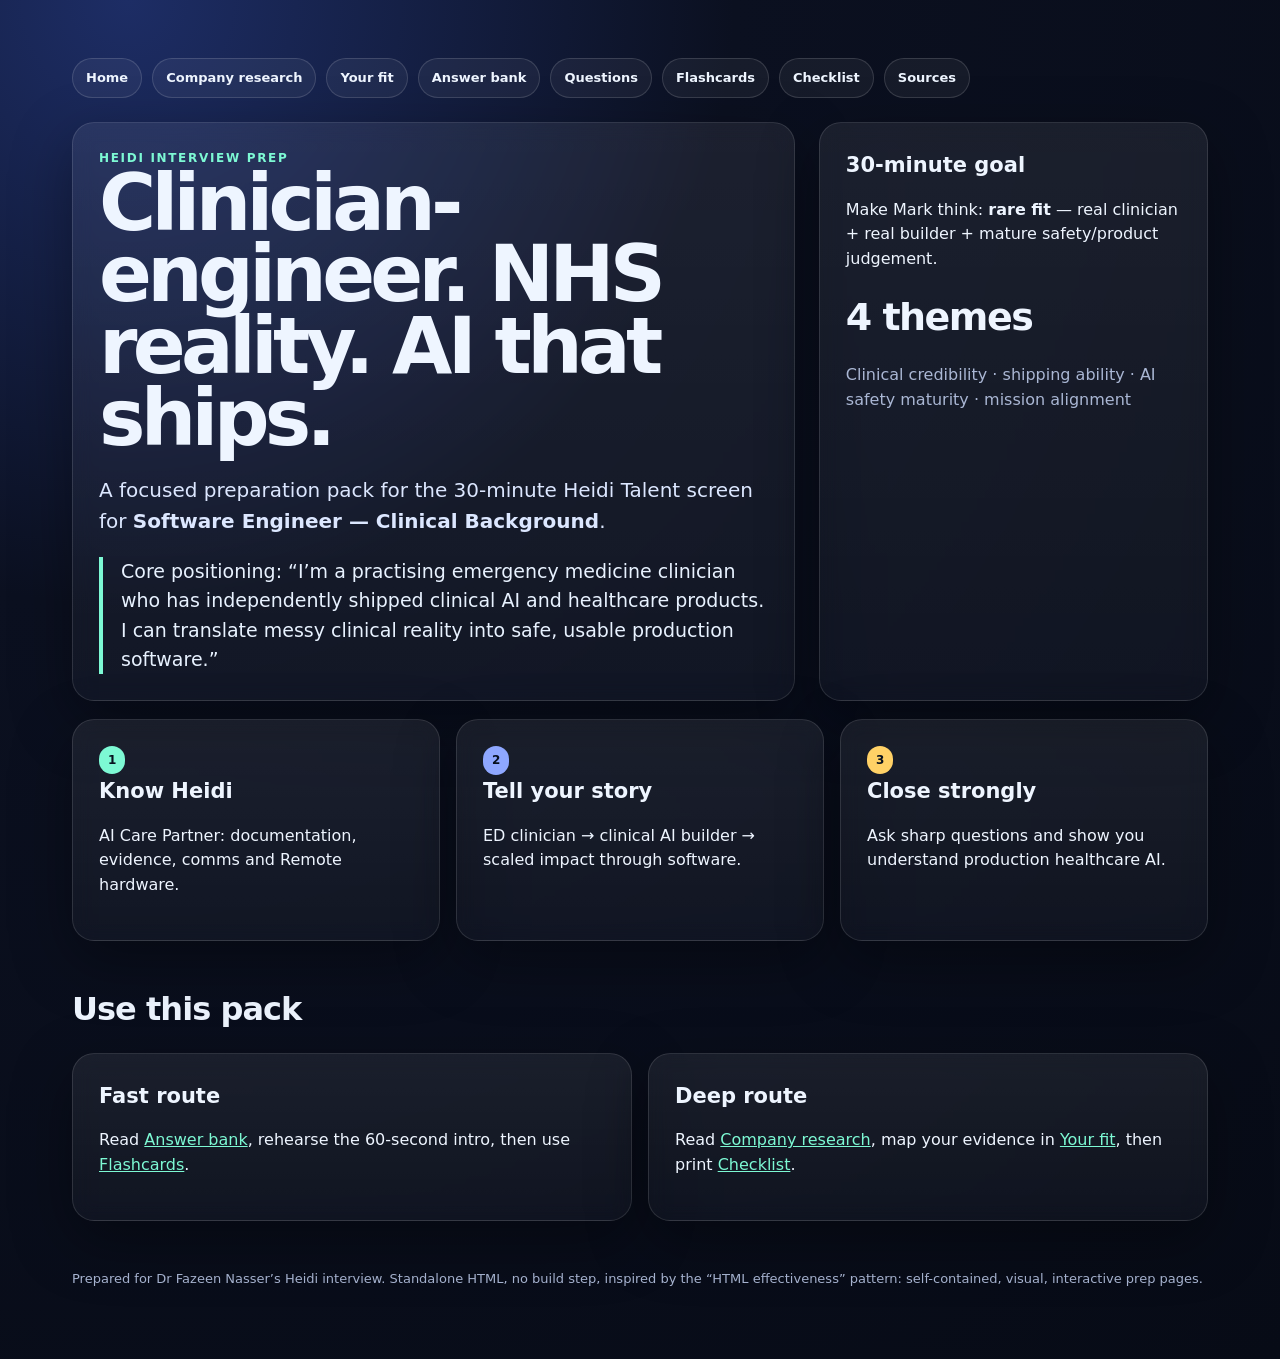
==== index.html @ 4e08c612 "Initial commit" ====
<!doctype html><html lang="en"><head><meta charset="utf-8"><meta name="viewport" content="width=device-width,initial-scale=1"><title>Heidi Interview Prep</title><link rel="stylesheet" href="style.css"></head><body><main class="shell"><nav class="nav">
<a href="index.html">Home</a><a href="company-research.html">Company research</a><a href="role-fit.html">Your fit</a><a href="answers.html">Answer bank</a><a href="questions.html">Questions</a><a href="flashcards.html">Flashcards</a><a href="checklist.html">Checklist</a><a href="sources.html">Sources</a>
</nav><section class="hero"><div class="card"><div class="kicker">Heidi interview prep</div><h1>Clinician-engineer. NHS reality. AI that ships.</h1><p class="lead">A focused preparation pack for the 30-minute Heidi Talent screen for <b>Software Engineer — Clinical Background</b>.</p><div class="quote">Core positioning: “I’m a practising emergency medicine clinician who has independently shipped clinical AI and healthcare products. I can translate messy clinical reality into safe, usable production software.”</div></div><div class="card"><h3>30-minute goal</h3><p>Make Mark think: <b>rare fit</b> — real clinician + real builder + mature safety/product judgement.</p><div class="metric">4 themes</div><p class="muted">Clinical credibility · shipping ability · AI safety maturity · mission alignment</p></div></section>
<section class="grid"><div class="card"><span class="tag">1</span><h3>Know Heidi</h3><p>AI Care Partner: documentation, evidence, comms and Remote hardware.</p></div><div class="card"><span class="tag blue">2</span><h3>Tell your story</h3><p>ED clinician → clinical AI builder → scaled impact through software.</p></div><div class="card"><span class="tag warn">3</span><h3>Close strongly</h3><p>Ask sharp questions and show you understand production healthcare AI.</p></div></section>
<h2>Use this pack</h2><div class="grid two"><div class="card"><h3>Fast route</h3><p>Read <a href="answers.html">Answer bank</a>, rehearse the 60-second intro, then use <a href="flashcards.html">Flashcards</a>.</p></div><div class="card"><h3>Deep route</h3><p>Read <a href="company-research.html">Company research</a>, map your evidence in <a href="role-fit.html">Your fit</a>, then print <a href="checklist.html">Checklist</a>.</p></div></div><div class="footer">Prepared for Dr Fazeen Nasser’s Heidi interview. Standalone HTML, no build step, inspired by the “HTML effectiveness” pattern: self-contained, visual, interactive prep pages.</div></main></body></html>
---- style.css ----
:root{--bg:#0b1020;--panel:#111936;--panel2:#0f172f;--ink:#eef5ff;--muted:#aab7d4;--line:#263455;--accent:#7df9d4;--accent2:#8ea7ff;--warn:#ffd166;--good:#8cffb5;--bad:#ff8fa3;--shadow:0 20px 60px rgba(0,0,0,.35);--radius:22px}
*{box-sizing:border-box}body{margin:0;font-family:Inter,ui-sans-serif,system-ui,-apple-system,Segoe UI,Roboto,Arial,sans-serif;background:radial-gradient(circle at 10% 0%,#1d2d65 0,#0b1020 34%,#070b16 100%);color:var(--ink);line-height:1.55}a{color:var(--accent)}
.shell{max-width:1180px;margin:auto;padding:34px 22px 70px}.hero{display:grid;grid-template-columns:1.3fr .7fr;gap:24px;align-items:stretch}.card{background:linear-gradient(180deg,rgba(255,255,255,.07),rgba(255,255,255,.03));border:1px solid rgba(255,255,255,.12);border-radius:var(--radius);box-shadow:var(--shadow);padding:26px;backdrop-filter:blur(10px)}
h1{font-size:clamp(38px,7vw,78px);line-height:.92;margin:0 0 16px;letter-spacing:-.06em}.kicker{color:var(--accent);font-weight:800;text-transform:uppercase;letter-spacing:.14em;font-size:12px}.lead{font-size:20px;color:#dce7ff;max-width:820px}.nav{display:flex;flex-wrap:wrap;gap:10px;margin:24px 0}.nav a,.pill{border:1px solid rgba(255,255,255,.14);border-radius:999px;padding:9px 13px;text-decoration:none;color:var(--ink);background:rgba(255,255,255,.05);font-weight:700;font-size:13px}.grid{display:grid;grid-template-columns:repeat(3,1fr);gap:16px;margin-top:18px}.grid.two{grid-template-columns:repeat(2,1fr)}.span2{grid-column:span 2}.metric{font-size:38px;font-weight:900;letter-spacing:-.04em}.muted{color:var(--muted)}h2{font-size:32px;margin:44px 0 14px;letter-spacing:-.03em}h3{font-size:21px;margin:0 0 8px}.tag{display:inline-block;font-size:12px;font-weight:900;color:#07101e;background:var(--accent);border-radius:999px;padding:5px 9px;margin-right:7px}.tag.blue{background:var(--accent2)}.tag.warn{background:var(--warn)}.quote{font-size:19px;border-left:4px solid var(--accent);padding-left:18px;color:#e8f2ff}.timeline{position:relative}.item{padding:16px 0 16px 26px;border-left:2px solid var(--line);position:relative}.item:before{content:'';position:absolute;left:-7px;top:22px;width:12px;height:12px;background:var(--accent);border-radius:50%}.script{white-space:pre-wrap;background:#060914;border:1px solid #273252;border-radius:18px;padding:18px;font-family:ui-monospace,SFMono-Regular,Menlo,Consolas,monospace;color:#eaf1ff}.do{border-left:4px solid var(--good)}.dont{border-left:4px solid var(--bad)}details{border:1px solid rgba(255,255,255,.12);border-radius:16px;padding:14px 16px;background:rgba(255,255,255,.04);margin:10px 0}summary{cursor:pointer;font-weight:800}.footer{margin-top:48px;color:var(--muted);font-size:13px}.btn{cursor:pointer}.slide{min-height:74vh;display:flex;flex-direction:column;justify-content:center}.big{font-size:52px;line-height:1}.small{font-size:13px}.checkbox-list label{display:block;margin:10px 0;padding:12px;border:1px solid rgba(255,255,255,.12);border-radius:14px;background:rgba(255,255,255,.04)}input[type=checkbox]{transform:scale(1.25);margin-right:10px}@media(max-width:850px){.hero,.grid,.grid.two{grid-template-columns:1fr}.span2{grid-column:auto}h1{font-size:44px}.big{font-size:36px}}
@media print{body{background:white;color:#111}.card{box-shadow:none;border:1px solid #ddd;background:white}.nav{display:none}.shell{max-width:none}.muted{color:#555}.script{background:#f6f6f6;color:#111}.pill{color:#111}}
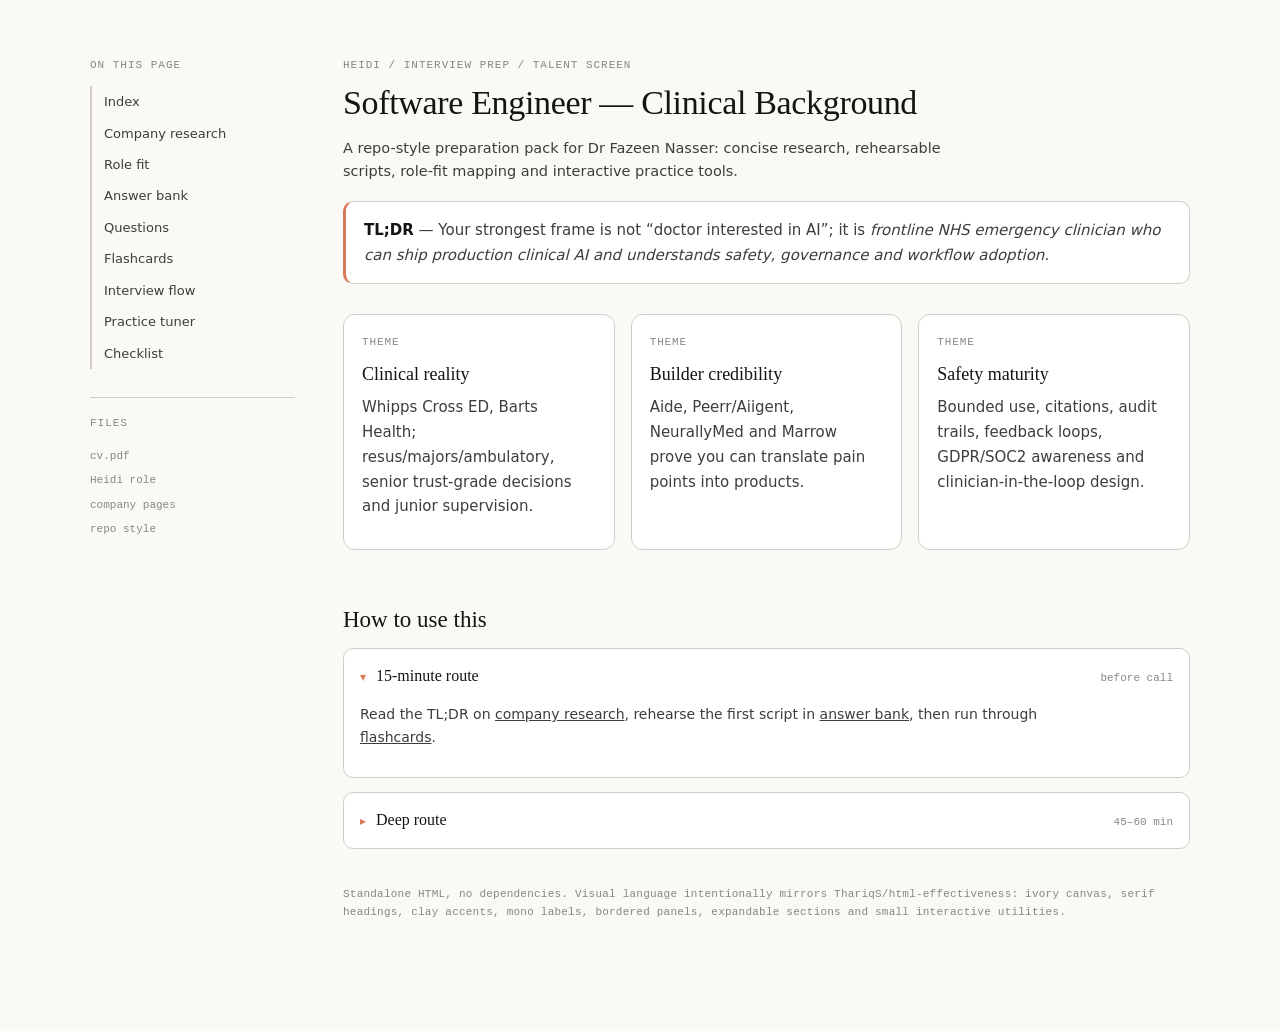
==== commit 1e89b862: "Update site with new content and styling" ====
--- a/index.html
+++ b/index.html
@@ -1,5 +1 @@
-<!doctype html><html lang="en"><head><meta charset="utf-8"><meta name="viewport" content="width=device-width,initial-scale=1"><title>Heidi Interview Prep</title><link rel="stylesheet" href="style.css"></head><body><main class="shell"><nav class="nav">
-<a href="index.html">Home</a><a href="company-research.html">Company research</a><a href="role-fit.html">Your fit</a><a href="answers.html">Answer bank</a><a href="questions.html">Questions</a><a href="flashcards.html">Flashcards</a><a href="checklist.html">Checklist</a><a href="sources.html">Sources</a>
-</nav><section class="hero"><div class="card"><div class="kicker">Heidi interview prep</div><h1>Clinician-engineer. NHS reality. AI that ships.</h1><p class="lead">A focused preparation pack for the 30-minute Heidi Talent screen for <b>Software Engineer — Clinical Background</b>.</p><div class="quote">Core positioning: “I’m a practising emergency medicine clinician who has independently shipped clinical AI and healthcare products. I can translate messy clinical reality into safe, usable production software.”</div></div><div class="card"><h3>30-minute goal</h3><p>Make Mark think: <b>rare fit</b> — real clinician + real builder + mature safety/product judgement.</p><div class="metric">4 themes</div><p class="muted">Clinical credibility · shipping ability · AI safety maturity · mission alignment</p></div></section>
-<section class="grid"><div class="card"><span class="tag">1</span><h3>Know Heidi</h3><p>AI Care Partner: documentation, evidence, comms and Remote hardware.</p></div><div class="card"><span class="tag blue">2</span><h3>Tell your story</h3><p>ED clinician → clinical AI builder → scaled impact through software.</p></div><div class="card"><span class="tag warn">3</span><h3>Close strongly</h3><p>Ask sharp questions and show you understand production healthcare AI.</p></div></section>
-<h2>Use this pack</h2><div class="grid two"><div class="card"><h3>Fast route</h3><p>Read <a href="answers.html">Answer bank</a>, rehearse the 60-second intro, then use <a href="flashcards.html">Flashcards</a>.</p></div><div class="card"><h3>Deep route</h3><p>Read <a href="company-research.html">Company research</a>, map your evidence in <a href="role-fit.html">Your fit</a>, then print <a href="checklist.html">Checklist</a>.</p></div></div><div class="footer">Prepared for Dr Fazeen Nasser’s Heidi interview. Standalone HTML, no build step, inspired by the “HTML effectiveness” pattern: self-contained, visual, interactive prep pages.</div></main></body></html>+<!doctype html><html lang="en"><head><meta charset="utf-8"><meta name="viewport" content="width=device-width, initial-scale=1"><title>Heidi interview prep</title><link rel="stylesheet" href="style.css"></head><body><div class="page"><nav><div class="label">On this page</div><a href="index.html">Index</a><a href="company-research.html">Company research</a><a href="role-fit.html">Role fit</a><a href="answers.html">Answer bank</a><a href="questions.html">Questions</a><a href="flashcards.html">Flashcards</a><a href="workflow.html">Interview flow</a><a href="prompt-tuner.html">Practice tuner</a><a href="checklist.html">Checklist</a><div class="files"><div class="label">Files</div><code>cv.pdf</code><code>Heidi role</code><code>company pages</code><code>repo style</code></div></nav><main><header><div class="eyebrow">Heidi / interview prep / talent screen</div><h1>Software Engineer — Clinical Background</h1><p class="lead">A repo-style preparation pack for Dr Fazeen Nasser: concise research, rehearsable scripts, role-fit mapping and interactive practice tools.</p></header><div class="tldr" id="tldr"><b>TL;DR</b> — Your strongest frame is not “doctor interested in AI”; it is <em>frontline NHS emergency clinician who can ship production clinical AI and understands safety, governance and workflow adoption.</em></div><section class="grid three"><div class="card"><div class="metric-label">Theme</div><h3>Clinical reality</h3><p>Whipps Cross ED, Barts Health; resus/majors/ambulatory, senior trust-grade decisions and junior supervision.</p></div><div class="card"><div class="metric-label">Theme</div><h3>Builder credibility</h3><p>Aide, Peerr/Aiigent, NeurallyMed and Marrow prove you can translate pain points into products.</p></div><div class="card"><div class="metric-label">Theme</div><h3>Safety maturity</h3><p>Bounded use, citations, audit trails, feedback loops, GDPR/SOC2 awareness and clinician-in-the-loop design.</p></div></section><h2>How to use this</h2><details open><summary>15-minute route <span class="where">before call</span></summary><div class="body"><p>Read the TL;DR on <a href="company-research.html">company research</a>, rehearse the first script in <a href="answers.html">answer bank</a>, then run through <a href="flashcards.html">flashcards</a>.</p></div></details><details><summary>Deep route <span class="where">45–60 min</span></summary><div class="body"><p>Read company research, role fit, answers and workflow. End with the practice tuner and checklist.</p></div></details><footer>Standalone HTML, no dependencies. Visual language intentionally mirrors ThariqS/html-effectiveness: ivory canvas, serif headings, clay accents, mono labels, bordered panels, expandable sections and small interactive utilities.</footer></main></div></body></html>
--- a/style.css
+++ b/style.css
@@ -1,6 +1,13 @@
 
-:root{--bg:#0b1020;--panel:#111936;--panel2:#0f172f;--ink:#eef5ff;--muted:#aab7d4;--line:#263455;--accent:#7df9d4;--accent2:#8ea7ff;--warn:#ffd166;--good:#8cffb5;--bad:#ff8fa3;--shadow:0 20px 60px rgba(0,0,0,.35);--radius:22px}
-*{box-sizing:border-box}body{margin:0;font-family:Inter,ui-sans-serif,system-ui,-apple-system,Segoe UI,Roboto,Arial,sans-serif;background:radial-gradient(circle at 10% 0%,#1d2d65 0,#0b1020 34%,#070b16 100%);color:var(--ink);line-height:1.55}a{color:var(--accent)}
-.shell{max-width:1180px;margin:auto;padding:34px 22px 70px}.hero{display:grid;grid-template-columns:1.3fr .7fr;gap:24px;align-items:stretch}.card{background:linear-gradient(180deg,rgba(255,255,255,.07),rgba(255,255,255,.03));border:1px solid rgba(255,255,255,.12);border-radius:var(--radius);box-shadow:var(--shadow);padding:26px;backdrop-filter:blur(10px)}
-h1{font-size:clamp(38px,7vw,78px);line-height:.92;margin:0 0 16px;letter-spacing:-.06em}.kicker{color:var(--accent);font-weight:800;text-transform:uppercase;letter-spacing:.14em;font-size:12px}.lead{font-size:20px;color:#dce7ff;max-width:820px}.nav{display:flex;flex-wrap:wrap;gap:10px;margin:24px 0}.nav a,.pill{border:1px solid rgba(255,255,255,.14);border-radius:999px;padding:9px 13px;text-decoration:none;color:var(--ink);background:rgba(255,255,255,.05);font-weight:700;font-size:13px}.grid{display:grid;grid-template-columns:repeat(3,1fr);gap:16px;margin-top:18px}.grid.two{grid-template-columns:repeat(2,1fr)}.span2{grid-column:span 2}.metric{font-size:38px;font-weight:900;letter-spacing:-.04em}.muted{color:var(--muted)}h2{font-size:32px;margin:44px 0 14px;letter-spacing:-.03em}h3{font-size:21px;margin:0 0 8px}.tag{display:inline-block;font-size:12px;font-weight:900;color:#07101e;background:var(--accent);border-radius:999px;padding:5px 9px;margin-right:7px}.tag.blue{background:var(--accent2)}.tag.warn{background:var(--warn)}.quote{font-size:19px;border-left:4px solid var(--accent);padding-left:18px;color:#e8f2ff}.timeline{position:relative}.item{padding:16px 0 16px 26px;border-left:2px solid var(--line);position:relative}.item:before{content:'';position:absolute;left:-7px;top:22px;width:12px;height:12px;background:var(--accent);border-radius:50%}.script{white-space:pre-wrap;background:#060914;border:1px solid #273252;border-radius:18px;padding:18px;font-family:ui-monospace,SFMono-Regular,Menlo,Consolas,monospace;color:#eaf1ff}.do{border-left:4px solid var(--good)}.dont{border-left:4px solid var(--bad)}details{border:1px solid rgba(255,255,255,.12);border-radius:16px;padding:14px 16px;background:rgba(255,255,255,.04);margin:10px 0}summary{cursor:pointer;font-weight:800}.footer{margin-top:48px;color:var(--muted);font-size:13px}.btn{cursor:pointer}.slide{min-height:74vh;display:flex;flex-direction:column;justify-content:center}.big{font-size:52px;line-height:1}.small{font-size:13px}.checkbox-list label{display:block;margin:10px 0;padding:12px;border:1px solid rgba(255,255,255,.12);border-radius:14px;background:rgba(255,255,255,.04)}input[type=checkbox]{transform:scale(1.25);margin-right:10px}@media(max-width:850px){.hero,.grid,.grid.two{grid-template-columns:1fr}.span2{grid-column:auto}h1{font-size:44px}.big{font-size:36px}}
-@media print{body{background:white;color:#111}.card{box-shadow:none;border:1px solid #ddd;background:white}.nav{display:none}.shell{max-width:none}.muted{color:#555}.script{background:#f6f6f6;color:#111}.pill{color:#111}}
+:root{
+  --ivory:#FAF9F5;--slate:#141413;--clay:#D97757;--clay-d:#B85C3E;--oat:#E3DACC;--olive:#788C5D;--rust:#B04A3F;
+  --gray-50:#F0EEE6;--gray-150:#F0EEE6;--gray-200:#D1CFC5;--gray-300:#D1CFC5;--gray-500:#87867F;--gray-700:#3D3D3A;--white:#fff;
+  --serif:ui-serif,Georgia,"Times New Roman",serif;--sans:system-ui,-apple-system,"Segoe UI",Roboto,sans-serif;--mono:ui-monospace,"SF Mono",Menlo,Consolas,monospace;
+}
+*{box-sizing:border-box;margin:0;padding:0}html{scroll-behavior:smooth}body{background:var(--ivory);color:var(--gray-700);font-family:var(--sans);font-size:15px;line-height:1.65;-webkit-font-smoothing:antialiased;padding:56px 24px 110px}a{color:inherit}.page{max-width:1100px;margin:0 auto;display:grid;grid-template-columns:205px minmax(0,1fr);gap:48px}.sheet{max-width:980px;margin:0 auto}.wrap{max-width:1180px;margin:0 auto}.eyebrow,.label{font-family:var(--mono);font-size:11px;letter-spacing:.09em;text-transform:uppercase;color:var(--gray-500);margin-bottom:10px}.label{display:block;margin:0 0 12px}h1{font-family:var(--serif);font-weight:500;font-size:34px;line-height:1.13;color:var(--slate);letter-spacing:-.01em;margin:0 0 14px}h2{font-family:var(--serif);font-weight:500;font-size:23px;line-height:1.2;color:var(--slate);margin:42px 0 14px;scroll-margin-top:24px}h3{font-family:var(--serif);font-weight:500;font-size:18px;color:var(--slate);margin-bottom:6px}p{margin-bottom:12px;max-width:690px}.lead{font-size:14.5px;line-height:1.6;color:var(--gray-700);max-width:650px}.sub{color:var(--gray-500);max-width:680px}.mono,code{font-family:var(--mono);font-size:13px}.tldr{border:1.5px solid var(--gray-300);border-left:3px solid var(--clay);border-radius:10px;background:var(--white);padding:16px 18px;margin:18px 0 8px}.tldr b{color:var(--slate)}
+nav{position:sticky;top:32px;align-self:start;font-size:13px}nav a{display:block;padding:5px 0 5px 12px;border-left:2px solid var(--gray-300);color:var(--gray-700);text-decoration:none}nav a:hover{color:var(--slate);border-color:var(--slate)}nav a.l2{padding-left:24px;font-size:12.5px;color:var(--gray-500)}nav .files{margin-top:28px;border-top:1px solid var(--gray-300);padding-top:16px}nav .files code{display:block;font-family:var(--mono);font-size:11px;color:var(--gray-500);padding:3px 0}.toplinks{margin-top:28px;border-top:1px solid var(--gray-300);padding-top:16px}.toplinks a{font-family:var(--mono);font-size:11px}
+.panel,.card{background:var(--white);border:1.5px solid var(--gray-300);border-radius:12px;overflow:hidden}.card{padding:18px;margin:14px 0}.grid{display:grid;grid-template-columns:repeat(2,minmax(0,1fr));gap:16px;margin:16px 0}.grid.three{grid-template-columns:repeat(3,minmax(0,1fr))}.metric{font-family:var(--serif);font-size:44px;line-height:1;font-weight:500;color:var(--slate);letter-spacing:-.01em}.metric-label{font-family:var(--mono);font-size:11px;letter-spacing:.08em;text-transform:uppercase;color:var(--gray-500);margin-bottom:8px}.chip{font-family:var(--mono);font-size:11px;background:var(--oat);color:var(--clay-d);border-radius:4px;padding:2px 7px;font-weight:600;display:inline-block;margin:2px 4px 2px 0}.chip.olive{background:rgba(120,140,93,.14);color:var(--olive)}.chip.dark{background:var(--slate);color:var(--ivory)}
+details{border:1.5px solid var(--gray-300);border-radius:10px;background:var(--white);margin:14px 0;overflow:hidden}summary{list-style:none;cursor:pointer;padding:14px 16px;font-family:var(--serif);font-size:16px;color:var(--slate);display:flex;align-items:baseline;gap:10px}summary::-webkit-details-marker{display:none}summary::before{content:"▸";color:var(--clay);font-family:var(--sans);font-size:12px;transition:transform 120ms}details[open] summary::before{transform:rotate(90deg)}.where{font-family:var(--mono);font-size:11px;color:var(--gray-500);margin-left:auto}.body{padding:0 16px 16px}.body p{font-size:14px}.script{white-space:pre-wrap;font-family:var(--mono);font-size:12.5px;line-height:1.7;background:var(--gray-150);border:1px solid var(--gray-300);border-radius:8px;padding:14px 16px;color:var(--slate);overflow-x:auto}.callout{display:flex;gap:12px;border:1.5px solid var(--oat);background:var(--white);border-radius:10px;padding:14px 16px;margin:18px 0}.callout .ico{color:var(--clay);font-weight:700}.list{padding-left:20px;max-width:690px}.list li{margin-bottom:9px}.toolbar{position:sticky;top:0;z-index:9;display:flex;align-items:center;gap:10px;background:var(--ivory);padding:10px 0 14px;margin-bottom:6px;border-bottom:1px solid var(--gray-200)}button,.btn{font-family:var(--mono);font-size:12px;cursor:pointer;appearance:none;text-decoration:none}.btn-primary{background:var(--slate);color:var(--ivory);border:1.5px solid var(--slate);border-radius:999px;padding:9px 16px}.btn-ghost{background:transparent;color:var(--gray-800);border:1.5px solid var(--gray-200);border-radius:999px;padding:8px 15px}.cols{display:grid;grid-template-columns:minmax(0,1.1fr) minmax(0,1fr);gap:24px;align-items:start;margin-top:18px}.ed-toolbar{display:flex;align-items:center;gap:10px;padding:11px 16px;border-bottom:1.5px solid var(--gray-200);background:var(--gray-50)}.ed-label{font-family:var(--mono);font-size:11px;letter-spacing:.1em;color:var(--gray-500);text-transform:uppercase}.spacer{flex:1}.editor{font-family:var(--mono);font-size:13px;line-height:1.7;padding:18px;min-height:330px;white-space:pre-wrap;background:var(--white);color:var(--slate);outline:none}.preview-panel{padding:16px;display:flex;flex-direction:column;gap:14px}.preview-head{font-family:var(--mono);font-size:11px;letter-spacing:.1em;text-transform:uppercase;color:var(--gray-500)}.sample{border:1.5px solid var(--gray-200);border-radius:10px;overflow:hidden}.sample-head{display:flex;align-items:center;gap:9px;padding:9px 13px;border-bottom:1.5px solid var(--gray-200);background:var(--gray-50)}.cust{font-family:var(--serif);font-size:14px;font-weight:500}.rendered{font-family:var(--mono);font-size:12.5px;line-height:1.6;color:var(--gray-800);white-space:pre-wrap;padding:12px 13px 14px}.filled{background:var(--gray-50);border-radius:3px;padding:0 2px;box-shadow:inset 0 0 0 1px var(--gray-200)}
+.canvas{border:1.5px solid var(--gray-300);border-radius:14px;background:#fff;padding:28px;overflow-x:auto}.layout{display:grid;grid-template-columns:minmax(0,1fr) 300px;gap:32px;align-items:start}aside{position:sticky;top:24px;border:1.5px solid var(--gray-300);border-radius:14px;background:#fff;padding:20px 20px 22px}aside .hint{font-size:12px;color:var(--gray-500);margin-bottom:14px}aside .meta{font-family:var(--mono);font-size:11px;color:var(--gray-500);margin-bottom:14px}.flow text{font-family:var(--mono);font-size:12px;fill:var(--slate);pointer-events:none}.flow .sub{font-size:10px;fill:var(--gray-500)}.flow .lbl{font-size:10px;fill:var(--gray-500)}.node rect{fill:#fff;stroke:var(--gray-300);stroke-width:1.5;rx:8}.node.term rect{fill:var(--gray-150);rx:22}.node.gate path{fill:#fff;stroke:var(--gray-300);stroke-width:1.5}.node.ok rect{fill:rgba(120,140,93,.12);stroke:var(--olive)}.node.bad rect{fill:rgba(176,74,63,.10);stroke:var(--rust)}.node{cursor:pointer;transition:transform 120ms ease}.node:hover{transform:translateY(-1px)}.node.active rect,.node.active path{stroke:var(--clay);stroke-width:2}.edge{stroke:var(--gray-500);stroke-width:1.5;fill:none;marker-end:url(#arrow)}.edge.no{stroke:var(--rust);stroke-dasharray:4 4;marker-end:url(#arrow-rust)}.edge.yes{stroke:var(--olive);marker-end:url(#arrow-olive)}
+footer{margin-top:36px;font-family:var(--mono);font-size:11px;color:var(--gray-500);letter-spacing:.02em}.check label{display:block;padding:11px 0;border-bottom:1px solid var(--gray-200)}input[type=checkbox]{margin-right:8px;transform:scale(1.1)}
+@media(max-width:920px){.page,.layout,.cols{grid-template-columns:1fr}nav{position:relative;top:auto}.grid,.grid.three{grid-template-columns:1fr}body{padding:28px 18px 80px}}@media print{body{padding:20px;background:white}.page{display:block}nav,.toolbar{display:none}.card,.panel,.tldr,details{break-inside:avoid}}
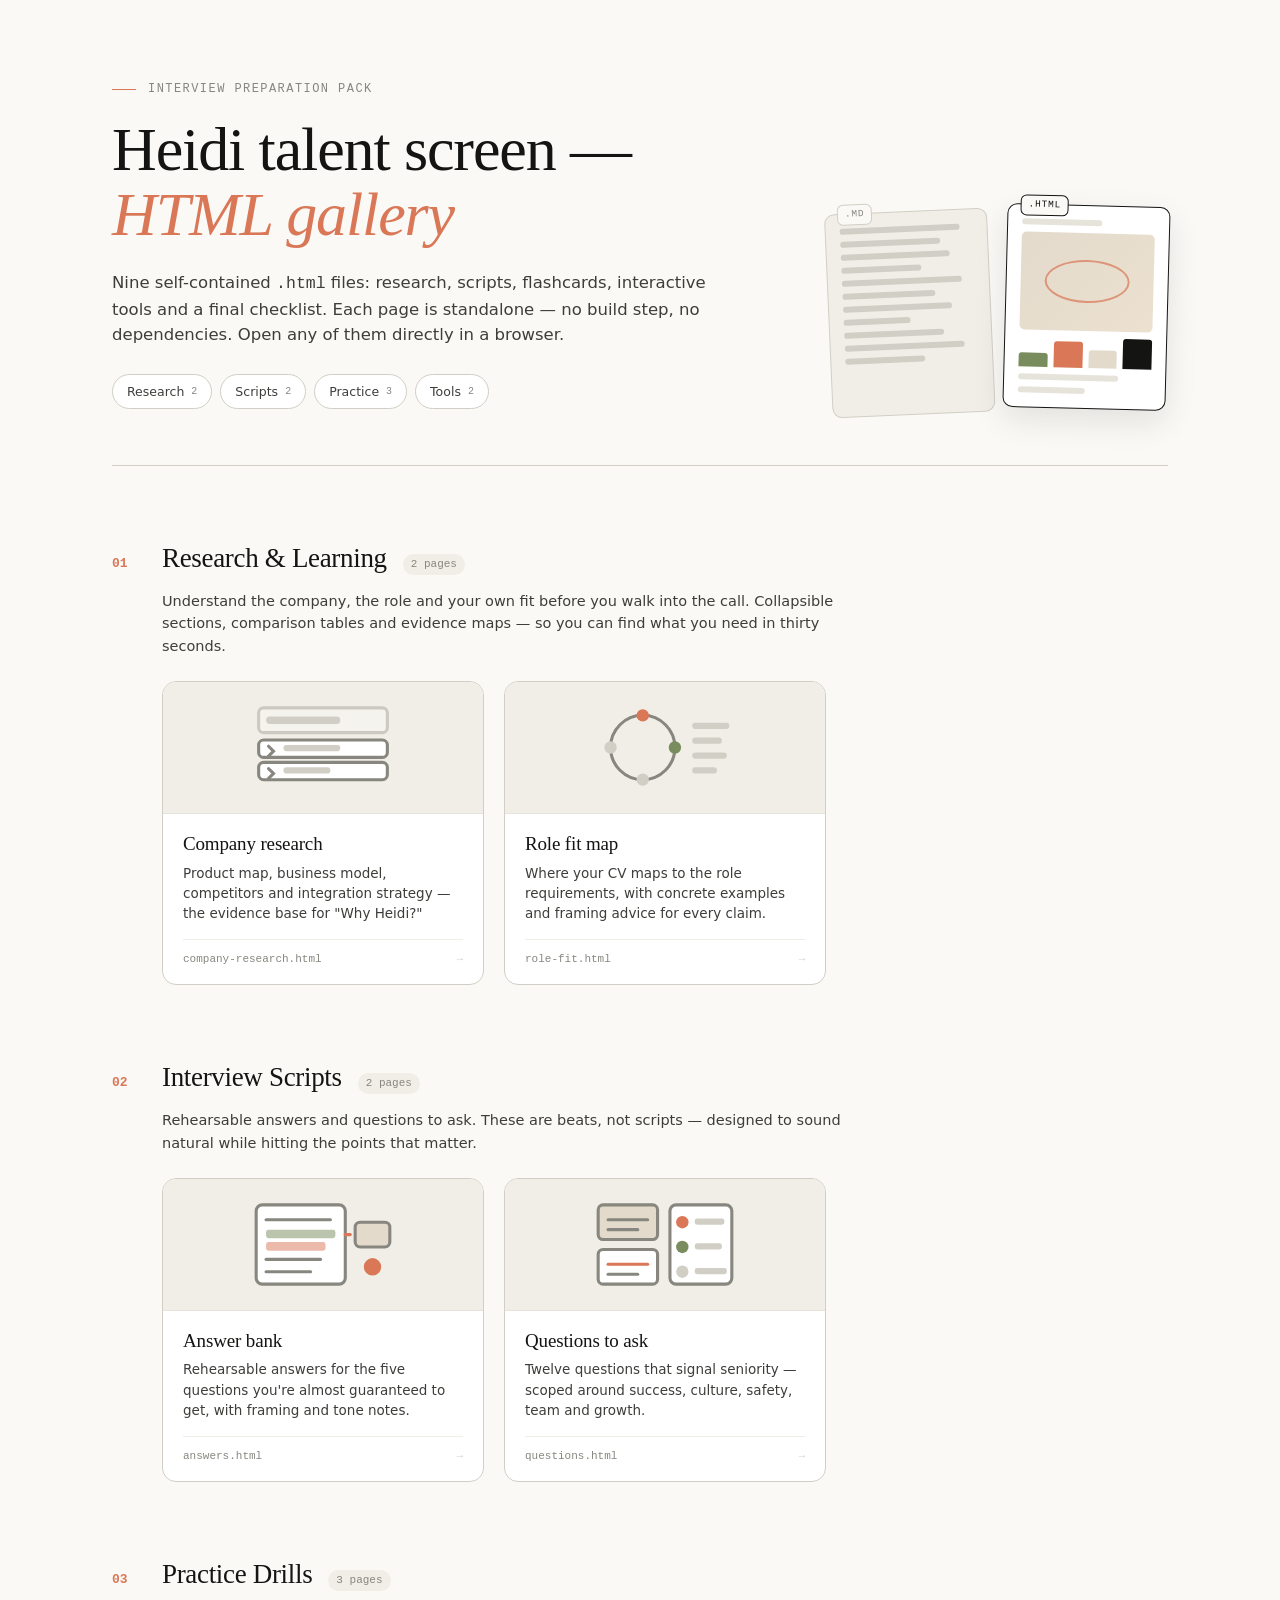
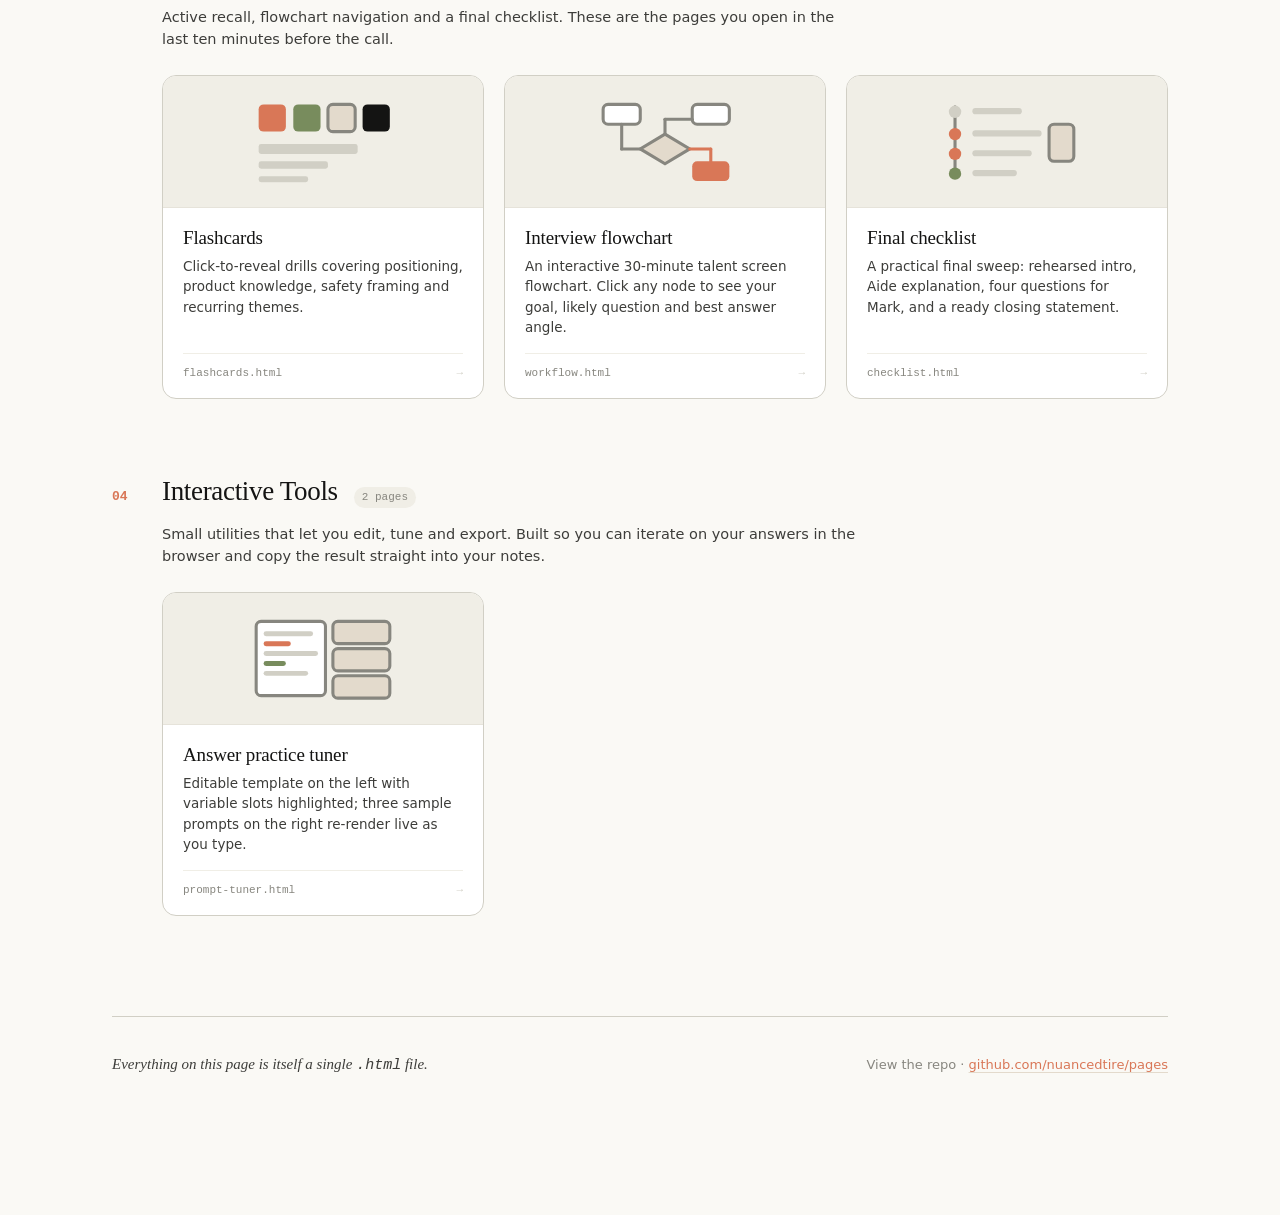
==== commit d8a38dfa: "Redesign to match ThariqS/html-effectiveness gallery style" ====
--- a/index.html
+++ b/index.html
@@ -1 +1,561 @@
-<!doctype html><html lang="en"><head><meta charset="utf-8"><meta name="viewport" content="width=device-width, initial-scale=1"><title>Heidi interview prep</title><link rel="stylesheet" href="style.css"></head><body><div class="page"><nav><div class="label">On this page</div><a href="index.html">Index</a><a href="company-research.html">Company research</a><a href="role-fit.html">Role fit</a><a href="answers.html">Answer bank</a><a href="questions.html">Questions</a><a href="flashcards.html">Flashcards</a><a href="workflow.html">Interview flow</a><a href="prompt-tuner.html">Practice tuner</a><a href="checklist.html">Checklist</a><div class="files"><div class="label">Files</div><code>cv.pdf</code><code>Heidi role</code><code>company pages</code><code>repo style</code></div></nav><main><header><div class="eyebrow">Heidi / interview prep / talent screen</div><h1>Software Engineer — Clinical Background</h1><p class="lead">A repo-style preparation pack for Dr Fazeen Nasser: concise research, rehearsable scripts, role-fit mapping and interactive practice tools.</p></header><div class="tldr" id="tldr"><b>TL;DR</b> — Your strongest frame is not “doctor interested in AI”; it is <em>frontline NHS emergency clinician who can ship production clinical AI and understands safety, governance and workflow adoption.</em></div><section class="grid three"><div class="card"><div class="metric-label">Theme</div><h3>Clinical reality</h3><p>Whipps Cross ED, Barts Health; resus/majors/ambulatory, senior trust-grade decisions and junior supervision.</p></div><div class="card"><div class="metric-label">Theme</div><h3>Builder credibility</h3><p>Aide, Peerr/Aiigent, NeurallyMed and Marrow prove you can translate pain points into products.</p></div><div class="card"><div class="metric-label">Theme</div><h3>Safety maturity</h3><p>Bounded use, citations, audit trails, feedback loops, GDPR/SOC2 awareness and clinician-in-the-loop design.</p></div></section><h2>How to use this</h2><details open><summary>15-minute route <span class="where">before call</span></summary><div class="body"><p>Read the TL;DR on <a href="company-research.html">company research</a>, rehearse the first script in <a href="answers.html">answer bank</a>, then run through <a href="flashcards.html">flashcards</a>.</p></div></details><details><summary>Deep route <span class="where">45–60 min</span></summary><div class="body"><p>Read company research, role fit, answers and workflow. End with the practice tuner and checklist.</p></div></details><footer>Standalone HTML, no dependencies. Visual language intentionally mirrors ThariqS/html-effectiveness: ivory canvas, serif headings, clay accents, mono labels, bordered panels, expandable sections and small interactive utilities.</footer></main></div></body></html>+<!--
+  Copyright 2026 Anthropic PBC · SPDX-License-Identifier: Apache-2.0
+  Adapted from ThariqS/html-effectiveness
+-->
+<!doctype html>
+<html lang="en">
+<head>
+<meta charset="utf-8">
+<meta name="viewport" content="width=device-width, initial-scale=1">
+<title>Interview Prep — HTML Gallery</title>
+<style>
+  :root {
+    --ivory:  #FAF9F5;
+    --paper:  #FFFFFF;
+    --slate:  #141413;
+    --clay:   #D97757;
+    --clay-d: #B85C3E;
+    --oat:    #E3DACC;
+    --olive:  #788C5D;
+    --g100:   #F0EEE6;
+    --g200:   #E6E3DA;
+    --g300:   #D1CFC5;
+    --g500:   #87867F;
+    --g700:   #3D3D3A;
+    --serif: ui-serif, Georgia, "Times New Roman", Times, serif;
+    --sans:  system-ui, -apple-system, "Segoe UI", Roboto, Helvetica, Arial, sans-serif;
+    --mono:  ui-monospace, "SF Mono", Menlo, Monaco, Consolas, monospace;
+  }
+  * { box-sizing: border-box; margin: 0; padding: 0; }
+  html { scroll-behavior: smooth; }
+  body {
+    margin: 0;
+    background: var(--ivory);
+    color: var(--slate);
+    font-family: var(--sans);
+    line-height: 1.55;
+    -webkit-font-smoothing: antialiased;
+  }
+  .wrap { max-width: 1120px; margin: 0 auto; padding: 0 32px 140px; }
+
+  /* ── masthead ── */
+  header.masthead {
+    padding: 80px 0 56px;
+    border-bottom: 1.5px solid var(--g300);
+    margin-bottom: 12px;
+    position: relative;
+    overflow: visible;
+  }
+  .eyebrow {
+    font-family: var(--mono);
+    font-size: 12px;
+    letter-spacing: 0.12em;
+    text-transform: uppercase;
+    color: var(--g500);
+    margin-bottom: 18px;
+    display: flex;
+    align-items: center;
+    gap: 12px;
+  }
+  .eyebrow::before {
+    content: "";
+    width: 24px; height: 1.5px;
+    background: var(--clay);
+  }
+  h1 {
+    font-family: var(--serif);
+    font-weight: 500;
+    font-size: clamp(38px, 5.4vw, 62px);
+    line-height: 1.06;
+    letter-spacing: -0.018em;
+    margin: 0 0 8px;
+    max-width: 17ch;
+  }
+  h1 em { font-style: italic; color: var(--clay); }
+  .intro {
+    font-size: 16.5px;
+    color: var(--g700);
+    margin: 22px 0 0;
+    max-width: 620px;
+  }
+  .intro a { color: var(--clay); text-decoration-color: var(--oat); text-underline-offset: 3px; }
+  .intro a:hover { text-decoration-color: var(--clay); }
+
+  .hero-grid {
+    display: grid;
+    grid-template-columns: 1fr 340px;
+    gap: 48px;
+    align-items: end;
+  }
+  @media (max-width: 880px) { .hero-grid { grid-template-columns: 1fr; } }
+
+  .hero-fig {
+    display: grid;
+    grid-template-columns: 1fr 1fr;
+    gap: 14px;
+    align-items: end;
+  }
+  @media (max-width: 880px) { .hero-fig { max-width: 400px; margin-top: 28px; } }
+  .hero-fig .pane {
+    border-radius: 10px;
+    border: 1.5px solid var(--g300);
+    background: var(--paper);
+    padding: 14px;
+    aspect-ratio: 4/5;
+    display: flex;
+    flex-direction: column;
+    gap: 7px;
+    position: relative;
+  }
+  .hero-fig .pane.md {
+    background: var(--g100);
+    transform: rotate(-2.5deg) translateY(6px);
+  }
+  .hero-fig .pane.html {
+    transform: rotate(1.5deg);
+    border-color: var(--slate);
+    box-shadow: 0 12px 32px rgba(20,20,19,.10);
+  }
+  .hero-fig .tag {
+    position: absolute;
+    top: -10px; left: 12px;
+    font-family: var(--mono);
+    font-size: 9.5px;
+    letter-spacing: 0.08em;
+    text-transform: uppercase;
+    background: var(--ivory);
+    padding: 2px 7px;
+    border: 1.5px solid var(--g300);
+    border-radius: 6px;
+    color: var(--g500);
+  }
+  .hero-fig .pane.html .tag { border-color: var(--slate); color: var(--slate); }
+  .hero-fig .l { height: 6px; border-radius: 3px; background: var(--g300); }
+  .hero-fig .l.w90 { width: 90%; } .hero-fig .l.w75 { width: 75%; }
+  .hero-fig .l.w60 { width: 60%; } .hero-fig .l.w82 { width: 82%; }
+  .hero-fig .l.w70 { width: 70%; } .hero-fig .l.w50 { width: 50%; }
+  .hero-fig .pane.html .l { background: var(--g200); }
+  .hero-fig .pane.html .blk {
+    border-radius: 5px;
+    flex: 1;
+    background: linear-gradient(135deg, var(--oat), #ECE1CF);
+    position: relative;
+    overflow: hidden;
+  }
+  .hero-fig .pane.html .blk::after {
+    content: "";
+    position: absolute;
+    left: 18%; right: 18%; top: 28%;
+    height: 40%;
+    border: 2px solid var(--clay);
+    border-radius: 50%;
+    opacity: .7;
+  }
+  .hero-fig .pane.html .row {
+    display: flex; gap: 6px; align-items: flex-end;
+  }
+  .hero-fig .pane.html .bar { flex: 1; border-radius: 3px 3px 0 0; }
+  .hero-fig .pane.html .bar.b1 { height: 14px; background: var(--olive); }
+  .hero-fig .pane.html .bar.b2 { height: 26px; background: var(--clay); }
+  .hero-fig .pane.html .bar.b3 { height: 18px; background: var(--oat); }
+  .hero-fig .pane.html .bar.b4 { height: 30px; background: var(--slate); }
+
+  /* ── toc pills ── */
+  nav.toc {
+    display: flex;
+    flex-wrap: wrap;
+    gap: 8px;
+    padding: 26px 0 0;
+  }
+  nav.toc a {
+    font-size: 12.5px;
+    padding: 7px 14px;
+    border: 1.5px solid var(--g300);
+    border-radius: 999px;
+    text-decoration: none;
+    color: var(--g700);
+    background: var(--paper);
+    transition: border-color 120ms, color 120ms, background 120ms;
+    display: inline-flex;
+    align-items: center;
+    gap: 7px;
+  }
+  nav.toc a .n {
+    font-family: var(--mono);
+    font-size: 10px;
+    color: var(--g500);
+  }
+  nav.toc a:hover { border-color: var(--slate); color: var(--slate); }
+  nav.toc a:hover .n { color: var(--clay); }
+
+  /* ── section ── */
+  section {
+    margin-top: 72px;
+    scroll-margin-top: 28px;
+  }
+  .sec-head {
+    display: flex;
+    align-items: baseline;
+    gap: 16px;
+    margin-bottom: 10px;
+  }
+  .sec-head .idx {
+    font-family: var(--mono);
+    font-size: 13px;
+    color: var(--clay);
+    font-weight: 600;
+    width: 34px;
+    flex-shrink: 0;
+  }
+  .sec-head h2 {
+    font-family: var(--serif);
+    font-weight: 500;
+    font-size: 27px;
+    margin: 0;
+    letter-spacing: -0.012em;
+  }
+  .sec-head .count {
+    font-family: var(--mono);
+    font-size: 11px;
+    color: var(--g500);
+    background: var(--g100);
+    padding: 2px 8px;
+    border-radius: 999px;
+  }
+  .sec-intro {
+    font-size: 14.5px;
+    color: var(--g700);
+    max-width: 700px;
+    margin: 0 0 24px 50px;
+  }
+  @media (max-width: 640px) { .sec-intro { margin-left: 0; } }
+
+  /* ── cards ── */
+  .grid {
+    display: grid;
+    grid-template-columns: repeat(auto-fill, minmax(316px, 1fr));
+    gap: 20px;
+    margin-left: 50px;
+  }
+  @media (max-width: 640px) { .grid { margin-left: 0; } }
+
+  a.card {
+    display: flex;
+    flex-direction: column;
+    background: var(--paper);
+    border: 1.5px solid var(--g300);
+    border-radius: 14px;
+    text-decoration: none;
+    color: inherit;
+    transition: transform 150ms ease, box-shadow 150ms ease, border-color 150ms ease;
+    overflow: hidden;
+  }
+  a.card:hover {
+    transform: translateY(-3px);
+    box-shadow: 0 10px 30px rgba(20, 20, 19, 0.10);
+    border-color: var(--slate);
+  }
+
+  .thumb {
+    height: 132px;
+    background: var(--g100);
+    border-bottom: 1.5px solid var(--g200);
+    display: flex;
+    align-items: center;
+    justify-content: center;
+    padding: 16px;
+    transition: background 150ms ease;
+  }
+  a.card:hover .thumb { background: var(--oat); }
+  .thumb svg {
+    width: 100%; height: 100%;
+    overflow: visible;
+  }
+  .thumb svg .st { stroke: var(--g500); fill: none; stroke-width: 2.5; }
+  .thumb svg .fl { fill: var(--g300); }
+  .thumb svg .cl { fill: var(--clay); }
+  .thumb svg .ol { fill: var(--olive); }
+  .thumb svg .oa { fill: var(--oat); stroke: var(--g500); stroke-width: 2.5; }
+  .thumb svg .sl { fill: var(--slate); }
+  .thumb svg .wh { fill: var(--paper); stroke: var(--g500); stroke-width: 2.5; }
+  .thumb svg .ln { stroke: var(--g500); stroke-width: 2.5; fill: none; stroke-linecap: round; }
+  .thumb svg .lc { stroke: var(--clay); stroke-width: 2.5; fill: none; stroke-linecap: round; }
+  .thumb svg .da { stroke-dasharray: 4 4; }
+  a.card:hover .thumb svg .fl { fill: var(--g500); }
+  a.card:hover .thumb svg .oa { fill: var(--paper); }
+
+  .body { padding: 18px 20px 16px; display: flex; flex-direction: column; flex: 1; }
+  .title {
+    font-family: var(--serif);
+    font-size: 19px;
+    font-weight: 500;
+    line-height: 1.22;
+    color: var(--slate);
+    margin-bottom: 7px;
+    letter-spacing: -0.008em;
+  }
+  .desc {
+    font-size: 13.5px;
+    color: var(--g700);
+    line-height: 1.5;
+    margin-bottom: 16px;
+    flex: 1;
+  }
+  .file {
+    font-family: var(--mono);
+    font-size: 11px;
+    color: var(--g500);
+    border-top: 1px solid var(--g100);
+    padding-top: 11px;
+    display: flex;
+    align-items: center;
+    justify-content: space-between;
+  }
+  .file .arrow { transition: transform 150ms ease; color: var(--g300); }
+  a.card:hover .file { color: var(--clay); }
+  a.card:hover .file .arrow { transform: translateX(3px); color: var(--clay); }
+
+  /* ── footer ── */
+  footer {
+    margin-top: 100px;
+    border-top: 1.5px solid var(--g300);
+    padding-top: 36px;
+    display: flex;
+    justify-content: space-between;
+    align-items: baseline;
+    gap: 20px;
+    flex-wrap: wrap;
+    font-size: 13px;
+    color: var(--g500);
+  }
+  footer .k {
+    font-family: var(--serif);
+    font-style: italic;
+    color: var(--g700);
+    font-size: 15px;
+  }
+  footer a { color: var(--clay); text-decoration-color: var(--oat); text-underline-offset: 3px; }
+</style>
+</head>
+<body>
+<div class="wrap">
+
+  <header class="masthead">
+    <div class="hero-grid">
+      <div>
+        <div class="eyebrow">Interview preparation pack</div>
+        <h1>Heidi talent screen — <em>HTML gallery</em></h1>
+        <p class="intro">
+          Nine self-contained <code>.html</code> files: research, scripts, flashcards,
+          interactive tools and a final checklist. Each page is standalone — no build step,
+          no dependencies. Open any of them directly in a browser.
+        </p>
+        <nav class="toc">
+          <a href="#research">Research <span class="n">2</span></a>
+          <a href="#scripts">Scripts <span class="n">2</span></a>
+          <a href="#practice">Practice <span class="n">3</span></a>
+          <a href="#tools">Tools <span class="n">2</span></a>
+        </nav>
+      </div>
+      <div class="hero-fig" aria-hidden="true">
+        <div class="pane md">
+          <span class="tag">.md</span>
+          <span class="l w90"></span><span class="l w75"></span><span class="l w82"></span>
+          <span class="l w60"></span><span class="l w90"></span><span class="l w70"></span>
+          <span class="l w82"></span><span class="l w50"></span><span class="l w75"></span>
+          <span class="l w90"></span><span class="l w60"></span>
+        </div>
+        <div class="pane html">
+          <span class="tag">.html</span>
+          <span class="l w60"></span>
+          <span class="blk"></span>
+          <span class="row"><span class="bar b1"></span><span class="bar b2"></span><span class="bar b3"></span><span class="bar b4"></span></span>
+          <span class="l w75"></span><span class="l w50"></span>
+        </div>
+      </div>
+    </div>
+  </header>
+
+  <!-- ============================== Research ============================== -->
+  <section id="research">
+    <div class="sec-head"><span class="idx">01</span><h2>Research &amp; Learning</h2><span class="count">2 pages</span></div>
+    <p class="sec-intro">
+      Understand the company, the role and your own fit before you walk into the call.
+      Collapsible sections, comparison tables and evidence maps — so you can find what you
+      need in thirty seconds.
+    </p>
+    <div class="grid">
+      <a class="card" href="company-research.html">
+        <div class="thumb"><svg viewBox="0 0 120 80">
+          <rect class="wh" x="8" y="8" width="104" height="20" rx="4" opacity=".35"/>
+          <rect class="fl" x="14" y="15" width="60" height="6" rx="3"/>
+          <rect class="wh" x="8" y="34" width="104" height="14" rx="4"/>
+          <rect class="wh" x="8" y="52" width="104" height="14" rx="4"/>
+          <path class="ln" d="M16 39 l4 4 l-4 4"/><rect class="fl" x="28" y="38" width="46" height="5" rx="2.5"/>
+          <path class="ln" d="M16 57 l4 4 l-4 4"/><rect class="fl" x="28" y="56" width="38" height="5" rx="2.5"/>
+        </svg></div>
+        <div class="body">
+          <div class="title">Company research</div>
+          <div class="desc">Product map, business model, competitors and integration strategy — the evidence base for "Why Heidi?"</div>
+          <div class="file"><span>company-research.html</span><span class="arrow">→</span></div>
+        </div>
+      </a>
+      <a class="card" href="role-fit.html">
+        <div class="thumb"><svg viewBox="0 0 120 80">
+          <circle class="st" cx="42" cy="40" r="26"/>
+          <circle class="cl" cx="42" cy="14" r="5"/><circle class="ol" cx="68" cy="40" r="5"/>
+          <circle class="fl" cx="42" cy="66" r="5"/><circle class="fl" cx="16" cy="40" r="5"/>
+          <rect class="fl" x="82" y="20" width="30" height="5" rx="2.5"/><rect class="fl" x="82" y="32" width="24" height="5" rx="2.5"/>
+          <rect class="fl" x="82" y="44" width="28" height="5" rx="2.5"/><rect class="fl" x="82" y="56" width="20" height="5" rx="2.5"/>
+        </svg></div>
+        <div class="body">
+          <div class="title">Role fit map</div>
+          <div class="desc">Where your CV maps to the role requirements, with concrete examples and framing advice for every claim.</div>
+          <div class="file"><span>role-fit.html</span><span class="arrow">→</span></div>
+        </div>
+      </a>
+    </div>
+  </section>
+
+  <!-- ============================== Scripts ============================== -->
+  <section id="scripts">
+    <div class="sec-head"><span class="idx">02</span><h2>Interview Scripts</h2><span class="count">2 pages</span></div>
+    <p class="sec-intro">
+      Rehearsable answers and questions to ask. These are beats, not scripts — designed to
+      sound natural while hitting the points that matter.
+    </p>
+    <div class="grid">
+      <a class="card" href="answers.html">
+        <div class="thumb"><svg viewBox="0 0 120 80">
+          <rect class="wh" x="6" y="8" width="72" height="64" rx="5"/>
+          <line class="ln" x1="14" y1="20" x2="66" y2="20"/>
+          <rect class="ol" x="14" y="28" width="56" height="7" rx="2" opacity=".5"/>
+          <rect class="cl" x="14" y="38" width="48" height="7" rx="2" opacity=".5"/>
+          <line class="ln" x1="14" y1="52" x2="58" y2="52"/><line class="ln" x1="14" y1="62" x2="50" y2="62"/>
+          <rect class="oa" x="86" y="22" width="28" height="20" rx="4"/>
+          <line class="lc da" x1="78" y1="32" x2="86" y2="32"/>
+          <circle class="cl" cx="100" cy="58" r="7"/>
+        </svg></div>
+        <div class="body">
+          <div class="title">Answer bank</div>
+          <div class="desc">Rehearsable answers for the five questions you're almost guaranteed to get, with framing and tone notes.</div>
+          <div class="file"><span>answers.html</span><span class="arrow">→</span></div>
+        </div>
+      </a>
+      <a class="card" href="questions.html">
+        <div class="thumb"><svg viewBox="0 0 120 80">
+          <rect class="oa" x="6" y="8" width="48" height="28" rx="4"/>
+          <rect class="wh" x="6" y="44" width="48" height="28" rx="4"/>
+          <line class="ln" x1="14" y1="20" x2="46" y2="20"/><line class="ln" x1="14" y1="28" x2="38" y2="28"/>
+          <line class="lc" x1="14" y1="56" x2="46" y2="56"/><line class="ln" x1="14" y1="64" x2="38" y2="64"/>
+          <rect class="wh" x="64" y="8" width="50" height="64" rx="5"/>
+          <circle class="cl" cx="74" cy="22" r="5"/><rect class="fl" x="84" y="19" width="24" height="5" rx="2"/>
+          <circle class="ol" cx="74" cy="42" r="5"/><rect class="fl" x="84" y="39" width="22" height="5" rx="2"/>
+          <circle class="fl" cx="74" cy="62" r="5"/><rect class="fl" x="84" y="59" width="26" height="5" rx="2"/>
+        </svg></div>
+        <div class="body">
+          <div class="title">Questions to ask</div>
+          <div class="desc">Twelve questions that signal seniority — scoped around success, culture, safety, team and growth.</div>
+          <div class="file"><span>questions.html</span><span class="arrow">→</span></div>
+        </div>
+      </a>
+    </div>
+  </section>
+
+  <!-- ============================== Practice ============================== -->
+  <section id="practice">
+    <div class="sec-head"><span class="idx">03</span><h2>Practice Drills</h2><span class="count">3 pages</span></div>
+    <p class="sec-intro">
+      Active recall, flowchart navigation and a final checklist. These are the pages you
+      open in the last ten minutes before the call.
+    </p>
+    <div class="grid">
+      <a class="card" href="flashcards.html">
+        <div class="thumb"><svg viewBox="0 0 120 80">
+          <rect class="cl" x="8" y="10" width="22" height="22" rx="4"/>
+          <rect class="ol" x="36" y="10" width="22" height="22" rx="4"/>
+          <rect class="oa" x="64" y="10" width="22" height="22" rx="4"/>
+          <rect class="sl" x="92" y="10" width="22" height="22" rx="4"/>
+          <rect class="fl" x="8" y="42" width="80" height="8" rx="2"/>
+          <rect class="fl" x="8" y="56" width="56" height="6" rx="2"/>
+          <rect class="fl" x="8" y="68" width="40" height="5" rx="2"/>
+        </svg></div>
+        <div class="body">
+          <div class="title">Flashcards</div>
+          <div class="desc">Click-to-reveal drills covering positioning, product knowledge, safety framing and recurring themes.</div>
+          <div class="file"><span>flashcards.html</span><span class="arrow">→</span></div>
+        </div>
+      </a>
+      <a class="card" href="workflow.html">
+        <div class="thumb"><svg viewBox="0 0 120 80">
+          <rect class="wh" x="10" y="10" width="30" height="16" rx="4"/>
+          <path class="oa" d="M60 34 L80 46 L60 58 L40 46 Z"/>
+          <rect class="wh" x="82" y="10" width="30" height="16" rx="4"/>
+          <rect class="cl" x="82" y="56" width="30" height="16" rx="4"/>
+          <line class="ln" x1="25" y1="26" x2="25" y2="46"/><line class="ln" x1="25" y1="46" x2="40" y2="46"/>
+          <line class="lc" x1="80" y1="46" x2="97" y2="46"/><line class="lc" x1="97" y1="46" x2="97" y2="56"/>
+          <line class="ln" x1="60" y1="34" x2="60" y2="22"/><line class="ln" x1="60" y1="22" x2="82" y2="22"/>
+        </svg></div>
+        <div class="body">
+          <div class="title">Interview flowchart</div>
+          <div class="desc">An interactive 30-minute talent screen flowchart. Click any node to see your goal, likely question and best answer angle.</div>
+          <div class="file"><span>workflow.html</span><span class="arrow">→</span></div>
+        </div>
+      </a>
+      <a class="card" href="checklist.html">
+        <div class="thumb"><svg viewBox="0 0 120 80">
+          <line class="ln" x1="18" y1="12" x2="18" y2="68"/>
+          <circle class="fl" cx="18" cy="16" r="5"/><circle class="cl" cx="18" cy="34" r="5"/>
+          <circle class="cl" cx="18" cy="50" r="5"/><circle class="ol" cx="18" cy="66" r="5"/>
+          <rect class="fl" x="32" y="13" width="40" height="5" rx="2.5"/>
+          <rect class="fl" x="32" y="31" width="56" height="5" rx="2.5"/>
+          <rect class="fl" x="32" y="47" width="48" height="5" rx="2.5"/>
+          <rect class="fl" x="32" y="63" width="36" height="5" rx="2.5"/>
+          <rect class="oa" x="94" y="26" width="20" height="30" rx="4"/>
+        </svg></div>
+        <div class="body">
+          <div class="title">Final checklist</div>
+          <div class="desc">A practical final sweep: rehearsed intro, Aide explanation, four questions for Mark, and a ready closing statement.</div>
+          <div class="file"><span>checklist.html</span><span class="arrow">→</span></div>
+        </div>
+      </a>
+    </div>
+  </section>
+
+  <!-- ============================== Tools ============================== -->
+  <section id="tools">
+    <div class="sec-head"><span class="idx">04</span><h2>Interactive Tools</h2><span class="count">2 pages</span></div>
+    <p class="sec-intro">
+      Small utilities that let you edit, tune and export. Built so you can iterate on your
+      answers in the browser and copy the result straight into your notes.
+    </p>
+    <div class="grid">
+      <a class="card" href="prompt-tuner.html">
+        <div class="thumb"><svg viewBox="0 0 120 80">
+          <rect class="wh" x="6" y="10" width="56" height="60" rx="4"/>
+          <rect class="fl" x="12" y="18" width="40" height="4" rx="2"/>
+          <rect class="cl" x="12" y="26" width="22" height="4" rx="2"/>
+          <rect class="fl" x="12" y="34" width="44" height="4" rx="2"/>
+          <rect class="ol" x="12" y="42" width="18" height="4" rx="2"/>
+          <rect class="fl" x="12" y="50" width="36" height="4" rx="2"/>
+          <rect class="oa" x="68" y="10" width="46" height="18" rx="4"/>
+          <rect class="oa" x="68" y="32" width="46" height="18" rx="4"/>
+          <rect class="oa" x="68" y="54" width="46" height="18" rx="4"/>
+        </svg></div>
+        <div class="body">
+          <div class="title">Answer practice tuner</div>
+          <div class="desc">Editable template on the left with variable slots highlighted; three sample prompts on the right re-render live as you type.</div>
+          <div class="file"><span>prompt-tuner.html</span><span class="arrow">→</span></div>
+        </div>
+      </a>
+    </div>
+  </section>
+
+  <footer>
+    <span class="k">Everything on this page is itself a single <code>.html</code> file.</span>
+    <span>View the repo · <a href="https://github.com/nuancedtire/pages">github.com/nuancedtire/pages</a></span>
+  </footer>
+
+</div>
+</body>
+</html>
